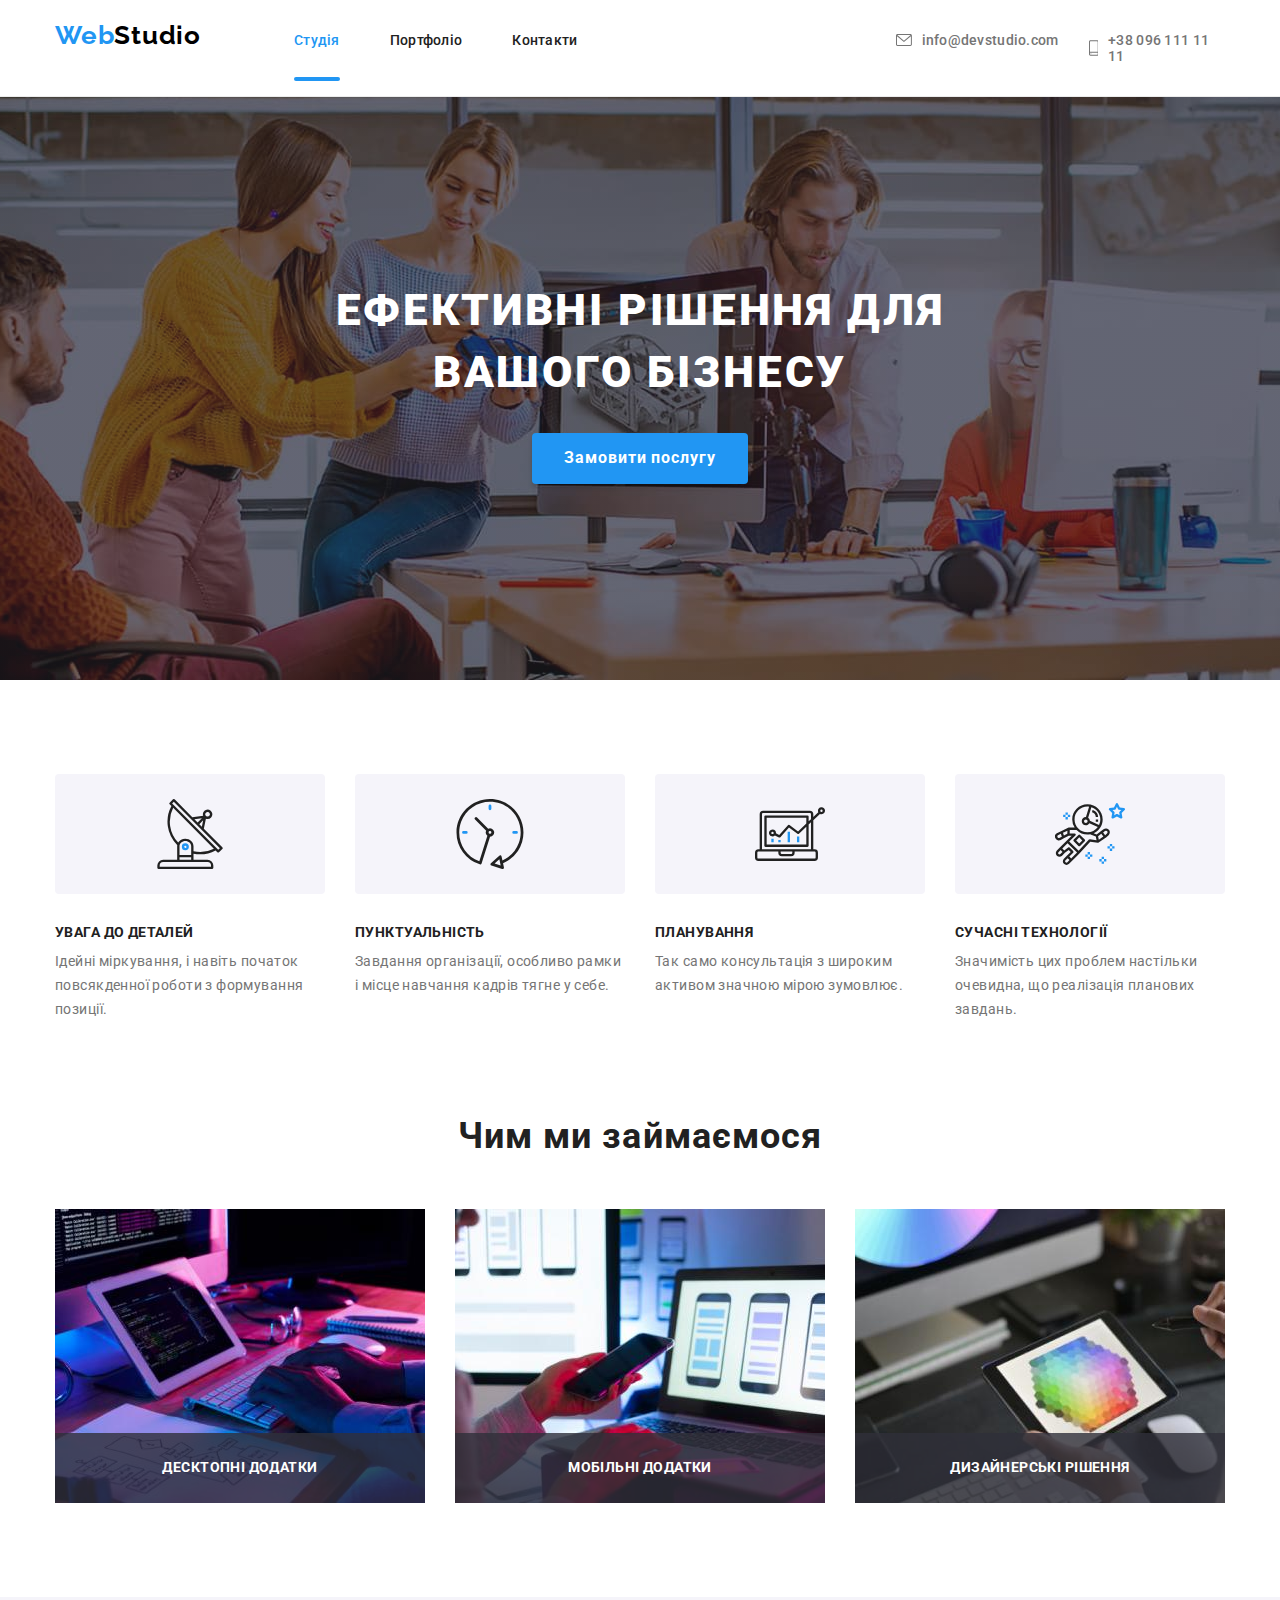
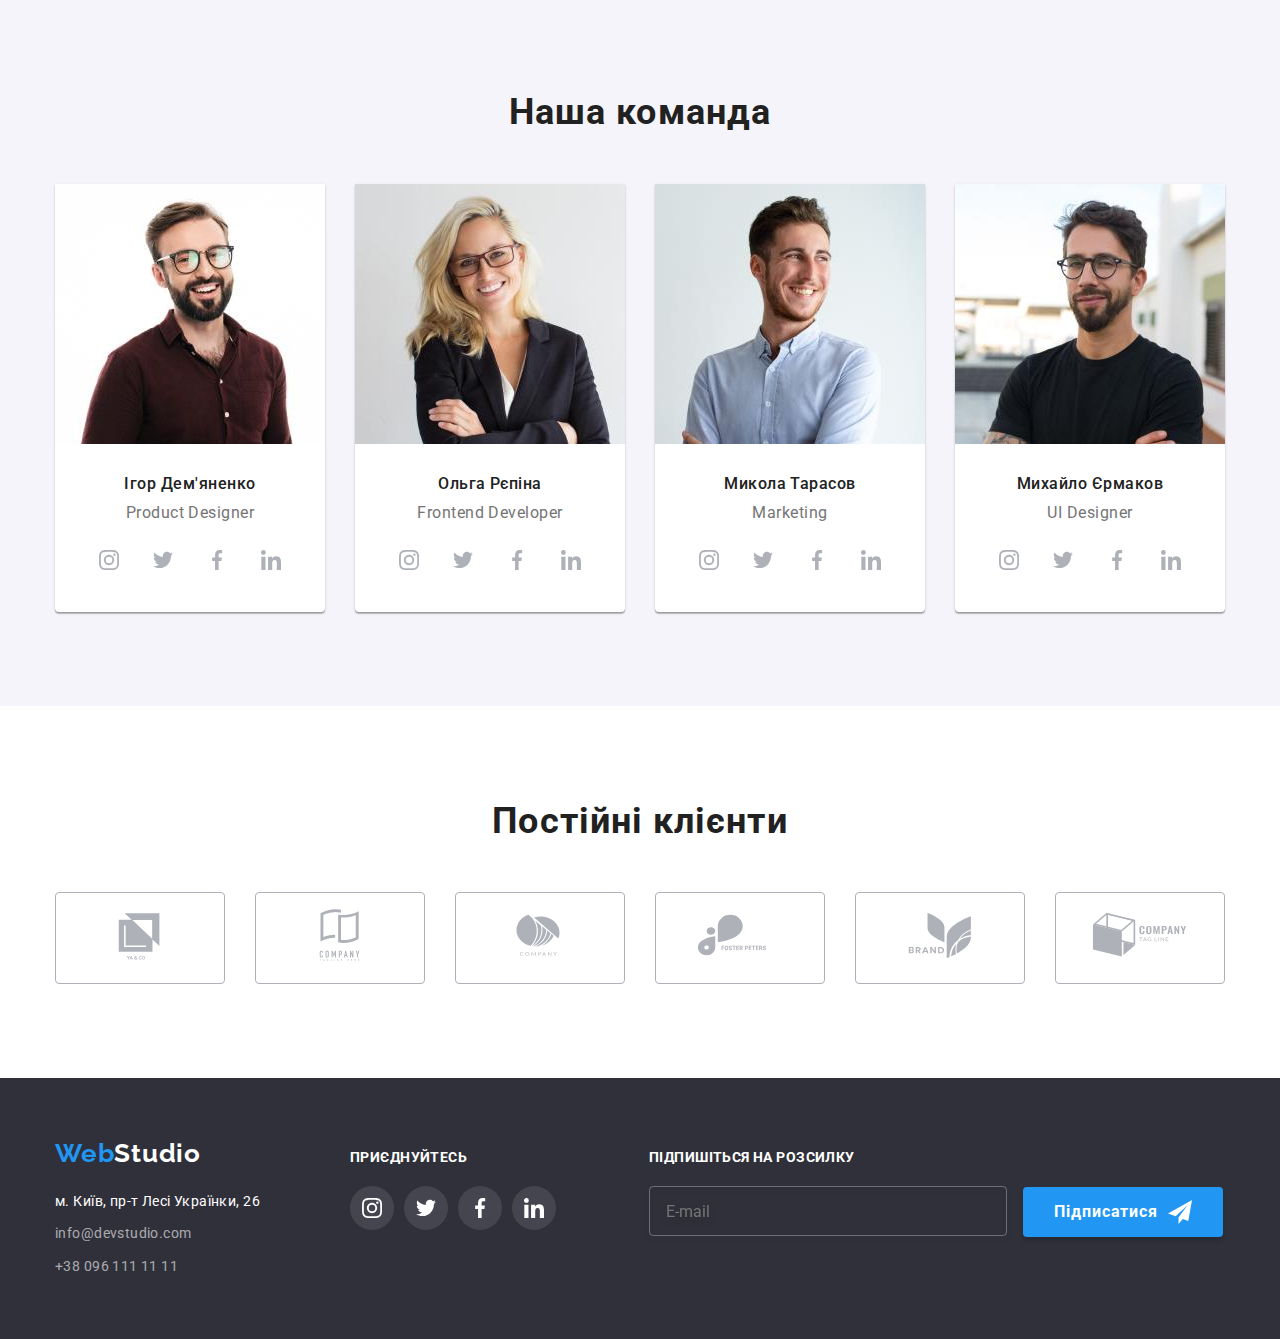
==== index.html @ 4a8df92d "footer BEM" ====
<!DOCTYPE html>
<html lang="uk">
  <head>
    <meta charset="UTF-8" />
    <meta http-equiv="X-UA-Compatible" content="IE=edge" />
    <meta name="viewport" content="width=device-width, initial-scale=1.0" />
    <title>Студія</title>
    <link
      rel="stylesheet"
      href="https://cdnjs.cloudflare.com/ajax/libs/modern-normalize/1.0.0/modern-normalize.min.css"
    />
    <link
      href="https://fonts.googleapis.com/css2?family=Raleway:wght@700&family=Roboto:wght@400;500;700;900&display=swap"
      rel="stylesheet"
    />
    <link rel="stylesheet" href="./css/styles.css" />
  </head>
  <body>
    <header class="page-header">
      <div class="container page-header__container">
        <a href="./index.html" lang="en" class="logo page-header__logo"
          ><span class="logo__name">Web</span>Studio</a
        >
        <nav class="nav">
          <ul class="nav__list">
            <li class="nav__item">
              <a href="./index.html" class="nav__link nav__link--current"
                >Студія</a
              >
            </li>
            <li class="nav__item">
              <a href="./portfolio.html" class="nav__link">Портфоліо</a>
            </li>
            <li class="nav__item">
              <a href="#" class="nav__link">Контакти</a>
            </li>
          </ul>
        </nav>
        <ul class="contacts-list">
          <li class="contacts-list__item">
            <a href="mailto:info@devstudio.com" class="contacts-list__link">
              <svg width="16" height="12">
                <use href="./images/icons.svg#icon-envelope"></use>
              </svg>
              info@devstudio.com</a
            >
          </li>
          <li class="contacts-list__item">
            <a href="tel:+380961111111" class="contacts-list__link"
              ><svg width="10" height="16">
                <use href="./images/icons.svg#icon-smartphone"></use>
              </svg>
              +38 096 111 11 11</a
            >
          </li>
        </ul>
      </div>
    </header>
    <main>
      <section class="section hero">
        <div>
          <h1 class="hero-title">Ефективні рішення для вашого бізнесу</h1>
          <button type="button" class="hero-button" data-modal-open>
            Замовити послугу
          </button>
          <div class="backdrop is-hidden" data-modal>
            <div class="modal">
              <button type="button" class="close-modal-btn" data-modal-close>
                <svg width="18" height="18" class="icon">
                  <use href="./images/icons.svg#icon-close-black"></use>
                </svg>
              </button>
              <form class="order-form">
                <span class="modal-title"
                  >Залиште свої дані, ми вам передзвонимо</span
                >
                <div role="group" class="form-item">
                  <label for="name" class="form-label">Ім'я</label>
                  <input class="form-input" type="text" name="name" id="name" />
                  <svg width="18" height="18" class="icon">
                    <use href="./images/icons.svg#icon-person-form"></use>
                  </svg>
                </div>
                <div role="group" class="form-item">
                  <label for="phone" class="form-label">Телефон</label>
                  <input class="form-input" type="tel" name="tel" id="phone" />
                  <svg width="18" height="18" class="icon">
                    <use href="./images/icons.svg#icon-phone-form"></use>
                  </svg>
                </div>
                <div role="group" class="form-item">
                  <label for="email" class="form-label">Пошта</label>
                  <input
                    class="form-input"
                    type="email"
                    name="email"
                    id="email"
                  />
                  <svg width="18" height="18" class="icon">
                    <use href="./images/icons.svg#icon-email-form"></use>
                  </svg>
                </div>
                <div role="group" class="form-item">
                  <label for="comments" class="form-label">Коментар</label>
                  <textarea
                    class="comments-input"
                    name="comments"
                    id="comments"
                    placeholder="Введіть текст"
                  ></textarea>
                </div>
                <div role="group" class="form-checkbox">
                  <label class="terms-title"
                    >Погоджуюся з розсилкою та приймаю
                    <input
                      class="terms-checkbox"
                      type="checkbox"
                      name="terms"
                    />
                    <svg width="16" height="15" class="icon-checkbox">
                      <use href="./images/icons.svg#icon-check"></use>
                    </svg>
                  </label>
                  <a href="#" class="terms-link">Умови договору</a>
                </div>
                <button type="submit" class="btn">Відправити</button>
              </form>
            </div>
          </div>
        </div>
      </section>
      <section class="section">
        <div class="container">
          <h2 class="benefits-title">Наші переваги</h2>
          <ul class="benefits-list">
            <li class="item">
              <div class="benefits-list block">
                <svg height="70" width="70">
                  <use href="./images/icons.svg#icon-antenna"></use>
                </svg>
              </div>
              <h3 class="title">Увага до деталей</h3>
              <p class="desc">
                Ідейні міркування, і навіть початок повсякденної роботи з
                формування позиції.
              </p>
            </li>
            <li class="item">
              <div class="benefits-list block">
                <svg height="70" width="70">
                  <use href="./images/icons.svg#icon-clock"></use>
                </svg>
              </div>
              <h3 class="title">Пунктуальність</h3>
              <p class="desc">
                Завдання організації, особливо рамки і місце навчання кадрів
                тягне у себе.
              </p>
            </li>
            <li class="item">
              <div class="benefits-list block">
                <svg height="70" width="70">
                  <use href="./images/icons.svg#icon-diagram"></use>
                </svg>
              </div>
              <h3 class="title">Планування</h3>
              <p class="desc">
                Так само консультація з широким активом значною мірою зумовлює.
              </p>
            </li>
            <li class="item">
              <div class="benefits-list block">
                <svg height="70" width="70">
                  <use href="./images/icons.svg#icon-astronaut"></use>
                </svg>
              </div>
              <h3 class="title">Сучасні технології</h3>
              <p class="desc">
                Значимість цих проблем настільки очевидна, що реалізація
                планових завдань.
              </p>
            </li>
          </ul>
        </div>
      </section>
      <section class="section services">
        <div class="container">
          <h2 class="services-title">Чим ми займаємося</h2>
          <ul class="services-list">
            <li class="item">
              <img
                src="./images/desktop.jpg"
                alt="Чоловічі кисті друкують на клавіатурі"
                width="370"
              />
              <div class="item-box"><p class="desc">Десктопні додатки</p></div>
            </li>
            <li class="item">
              <img
                src="./images/mobile.jpg"
                alt="Жіночі руки тримають мобільний телефон"
                width="370"
              />
              <div class="item-box"><p class="desc">Мобільні додатки</p></div>
            </li>
            <li class="item">
              <img
                src="./images/tablet.jpg"
                alt="Жіночі руки тримають планшет і працюють графічною ручкою по ньому"
                width="370"
              />
              <div class="item-box">
                <p class="desc">Дизайнерські рішення</p>
              </div>
            </li>
          </ul>
        </div>
      </section>
      <section class="section team">
        <div class="container">
          <h2 class="team-title">Наша команда</h2>
          <ul class="team-list">
            <li class="item">
              <div class="team-member">
                <img
                  src="./images/photo-1.jpg"
                  alt="Усміхнений чоловік в окулярах з бородою"
                  width="270"
                  class="member-pic"
                />
                <h3 class="title">Ігор Дем'яненко</h3>
                <p lang="en" class="desc">Product Designer</p>
                <ul class="socials-list">
                  <li class="socials-item">
                    <a href="#" class="links">
                      <svg class="icon" width="20" height="20">
                        <use href="./images/icons.svg#icon-instagram"></use>
                      </svg>
                    </a>
                  </li>
                  <li class="socials-item">
                    <a href="#" class="links">
                      <svg class="icon" width="20" height="20">
                        <use href="./images/icons.svg#icon-twitter"></use>
                      </svg>
                    </a>
                  </li>
                  <li class="socials-item">
                    <a href="#" class="links">
                      <svg class="icon" width="20" height="20">
                        <use href="./images/icons.svg#icon-facebook"></use>
                      </svg>
                    </a>
                  </li>
                  <li class="socials-item">
                    <a href="#" class="links">
                      <svg class="icon" width="20" height="20">
                        <use href="./images/icons.svg#icon-linkedin"></use>
                      </svg>
                    </a>
                  </li>
                </ul>
              </div>
            </li>
            <li class="item">
              <div class="team-member">
                <img
                  src="./images/photo-2.jpg"
                  alt="Усміхнена білява дівчина в окулярах"
                  width="270"
                  class="member-pic"
                />
                <h3 class="title">Ольга Рєпіна</h3>
                <p lang="en" class="desc">Frontend Developer</p>
                <ul class="socials-list">
                  <li class="socials-item">
                    <a href="#" class="links">
                      <svg class="icon" width="20" height="20">
                        <use href="./images/icons.svg#icon-instagram"></use>
                      </svg>
                    </a>
                  </li>
                  <li class="socials-item">
                    <a href="#" class="links">
                      <svg class="icon" width="20" height="20">
                        <use href="./images/icons.svg#icon-twitter"></use>
                      </svg>
                    </a>
                  </li>
                  <li class="socials-item">
                    <a href="#" class="links">
                      <svg class="icon" width="20" height="20">
                        <use href="./images/icons.svg#icon-facebook"></use>
                      </svg>
                    </a>
                  </li>
                  <li class="socials-item">
                    <a href="#" class="links">
                      <svg class="icon" width="20" height="20">
                        <use href="./images/icons.svg#icon-linkedin"></use>
                      </svg>
                    </a>
                  </li>
                </ul>
              </div>
            </li>
            <li class="item">
              <div class="team-member">
                <img
                  src="./images/photo-3.jpg"
                  alt="Усміхнений чоловік з легкою небритістю"
                  width="270"
                  class="member-pic"
                />
                <h3 class="title">Микола Тарасов</h3>
                <p lang="en" class="desc">Marketing</p>
                <ul class="socials-list">
                  <li class="socials-item">
                    <a href="#" class="links">
                      <svg class="icon" width="20" height="20">
                        <use href="./images/icons.svg#icon-instagram"></use>
                      </svg>
                    </a>
                  </li>
                  <li class="socials-item">
                    <a href="#" class="links">
                      <svg class="icon" width="20" height="20">
                        <use href="./images/icons.svg#icon-twitter"></use>
                      </svg>
                    </a>
                  </li>
                  <li class="socials-item">
                    <a href="#" class="links">
                      <svg class="icon" width="20" height="20">
                        <use href="./images/icons.svg#icon-facebook"></use>
                      </svg>
                    </a>
                  </li>
                  <li class="socials-item">
                    <a href="#" class="links">
                      <svg class="icon" width="20" height="20">
                        <use href="./images/icons.svg#icon-linkedin"></use>
                      </svg>
                    </a>
                  </li>
                </ul>
              </div>
            </li>
            <li class="item">
              <div class="team-member">
                <img
                  src="./images/photo-4.jpg"
                  alt="Усміхнений чоловік в окулярах з бородою"
                  width="270"
                  class="member-pic"
                />
                <h3 class="title">Михайло Єрмаков</h3>
                <p lang="en" class="desc">UI Designer</p>
                <ul class="socials-list">
                  <li class="socials-item">
                    <a href="#" class="links">
                      <svg class="icon" width="20" height="20">
                        <use href="./images/icons.svg#icon-instagram"></use>
                      </svg>
                    </a>
                  </li>
                  <li class="socials-item">
                    <a href="#" class="links">
                      <svg class="icon" width="20" height="20">
                        <use href="./images/icons.svg#icon-twitter"></use>
                      </svg>
                    </a>
                  </li>
                  <li class="socials-item">
                    <a href="#" class="links">
                      <svg class="icon" width="20" height="20">
                        <use href="./images/icons.svg#icon-facebook"></use>
                      </svg>
                    </a>
                  </li>
                  <li class="socials-item">
                    <a href="#" class="links">
                      <svg class="icon" width="20" height="20">
                        <use href="./images/icons.svg#icon-linkedin"></use>
                      </svg>
                    </a>
                  </li>
                </ul>
              </div>
            </li>
          </ul>
        </div>
      </section>
      <section class="section clients">
        <h2 class="clients title">Постійні клієнти</h2>
        <ul class="clients-list">
          <li class="item">
            <a class="clients-link" href="#">
              <div>
                <svg width="106" height="60">
                  <use href="./images/icons.svg#icon-logo1"></use>
                </svg>
              </div>
            </a>
          </li>
          <li class="item">
            <a class="clients-link" href="#">
              <div>
                <svg width="106" height="60">
                  <use href="./images/icons.svg#icon-logo2"></use>
                </svg>
              </div>
            </a>
          </li>
          <li class="item">
            <a class="clients-link" href="#">
              <div>
                <svg width="106" height="60">
                  <use href="./images/icons.svg#icon-logo3"></use>
                </svg>
              </div>
            </a>
          </li>
          <li class="item">
            <a class="clients-link" href="#">
              <div>
                <svg width="106" height="60">
                  <use href="./images/icons.svg#icon-logo4"></use>
                </svg>
              </div>
            </a>
          </li>
          <li class="item">
            <a class="clients-link" href="#">
              <div>
                <svg width="106" height="60">
                  <use href="./images/icons.svg#icon-logo5"></use>
                </svg>
              </div>
            </a>
          </li>
          <li class="item">
            <a class="clients-link" href="#">
              <div>
                <svg width="106" height="60">
                  <use href="./images/icons.svg#icon-logo6"></use>
                </svg></div
            ></a>
          </li>
        </ul>
      </section>
    </main>
    <footer class="page-footer">
      <div class="container page-footer__container">
        <div class="page-footer__item">
          <a href="./index.html" lang="en" class="logo page-footer__logo"
            ><span class="logo__name">Web</span
            ><span class="logo__word logo__word--white">Studio</span></a
          >
          <address class="address">
            <ul class="address__list">
              <li class="address__item">
                <a
                  href="https://goo.gl/maps/CPtrU1FHBa2aNyZL9"
                  target="_blank"
                  rel="noopener noreferrer nofollow"
                  class="address__link"
                  >м. Київ, пр-т Лесі Українки, 26</a
                >
              </li>
              <li class="address__item">
                <a href="mailto:info@devstudio.com" class="address__link page-footer__contacts-link"
                  >info@devstudio.com</a
                >
              </li>
              <li class="address__item">
                <a href="tel:+380961111111" class="address__link page-footer__contacts-link"
                  >+38 096 111 11 11</a
                >
              </li>
            </ul>
          </address>
        </div>
        <div class="page-footer__item studio-socials ">
          <span class="page-footer__sub-title">Приєднуйтесь</span>
          <ul class="socials-list">
            <li class="item">
              <a href="#" class="links">
                <svg class="icon" width="20" height="20">
                  <use href="./images/icons.svg#icon-instagram"></use>
                </svg>
              </a>
            </li>
            <li class="item">
              <a href="#" class="links">
                <svg class="icon" width="20" height="20">
                  <use href="./images/icons.svg#icon-twitter"></use>
                </svg>
              </a>
            </li>
            <li class="item">
              <a href="#" class="links">
                <svg class="icon" width="20" height="20">
                  <use href="./images/icons.svg#icon-facebook"></use>
                </svg>
              </a>
            </li>
            <li class="item">
              <a href="#" class="links">
                <svg class="icon" width="20" height="20">
                  <use href="./images/icons.svg#icon-linkedin"></use>
                </svg>
              </a>
            </li>
          </ul>
        </div>
        <div class="page-footer__item item">
          <span class="page-footer__sub-title">Підпишіться на розсилку</span>
          <form class="email-subscribe">
            <label for="email-subscribe" class="email-subscribe__label" lang="en"
              >Email subscribe</label
            >
            <input
              type="email"
              name="email-sub"
              id="email-subscribe"
              class="email-subscribe__input"
              lang="en"
              placeholder="E-mail"
            />
            <button type="submit" class="email-subscribe__button">
              Підписатися
              <svg class="email-subscribe__icon" width="24" height="24">
                <use href="./images/icons.svg#icon-emailsubscribe"></use>
              </svg>
            </button>
          </form>
        </div>
      </div>
    </footer>
    <script src="./js/modal.js"></script>
  </body>
</html>
---- css/styles.css ----
/* ---------- Common rules -----------*/
:root {
  --focus-hover-collor: #2196f3;
  --icons-color: #afb1b8;
  --icons-focus-collor: #ffffff;
}
body {
  background-color: #fff;
  color: #212121;
  font-family: "Roboto", "Raleway", sans-serif;
  margin-left: auto;
  margin-right: auto;
}
h1,
h2,
h3,
h4,
h5,
h6,
p,
ul {
  margin: 0;
  padding: 0;
}
.section {
  padding-top: 94px;
  padding-bottom: 94px;
}
.container {
  width: 1200px;
  padding: 0 15px;
  margin-left: auto;
  margin-right: auto;
}
/* .link {
  text-decoration: none;
  font-weight: 500;
  font-size: 14px;
  line-height: 1.15;
  letter-spacing: 0.02em;
} */

.nav__list,
.contacts-list,
.benefits-list,
.services-list,
.team-list,
.footer-list,
.example-list,
.filter-list,
.address__list,
.clients-list,
.socials-list {
  list-style-type: none;
}
img {
  display: block;

  max-width: 100%;
  height: auto;
}
.logo {
  color: #000000;
  font-family: "Raleway";
  font-weight: 700;
  font-size: 26px;
  line-height: 1.2;
  letter-spacing: 0.03em;
  text-decoration: none;
}

/* -------------- Header --------------- */
.page-header {
  position: fixed;
  background-color: #fff;
  width: 100%;
  top: 0;
  z-index: 100;

  border-bottom: 1px solid #ececec;
}
.page-header__container {
  display: flex;
  justify-content: center;
}

.page-header__logo {
  margin-right: 93px;
  padding-top: 20px;
  padding-bottom: 20px;
}

.logo__name {
  color: #2196f3;
}

.nav__list {
  display: flex;
  margin-right: 318px;
}
.nav__item:not(:last-child) {
  margin-right: 50px;
}
.nav__link {
  text-decoration: none;
  font-weight: 500;
  font-size: 14px;
  line-height: 1.15;
  letter-spacing: 0.02em;

  display: inline-block;

  padding-top: 32px;
  padding-bottom: 32px;

  color: #212121;
  transition-property: color;
  transition-duration: 250ms;
  transition-timing-function: cubic-bezier(0.4, 0, 0.2, 1);
}
.nav__link--current {
  position: relative;
  color: #2196f3;
}
.nav__link--current::after {
  display: block;
  position: absolute;
  content: "";
  top: 77px;
  width: 100%;
  height: 4px;

  background-color: var(--focus-hover-collor);
  border-radius: 2px;
}
.nav__link:hover,
.nav__link:focus {
  color: #2196f3;
  transform: color;
}
.contacts-list__link {
  text-decoration: none;
  font-weight: 500;
  font-size: 14px;
  line-height: 1.15;
  letter-spacing: 0.02em;

  color: #757575;

  transition-property: color, fill;
  transition-duration: 250ms;
  transition-timing-function: cubic-bezier(0.4, 0, 0.2, 1);
}
.contacts-list__link:hover,
.contacts-list__link:focus {
  color: var(--focus-hover-collor);
  fill: var(--focus-hover-collor);

  transform: color, fill;
}
.contacts-list {
  display: flex;
}

.contacts-list__item:not(:last-child) {
  margin-right: 30px;
}
.contacts-list__link {
  display: inline-block;

  padding-top: 32px;
  padding-bottom: 32px;

  display: flex;
  align-items: center;
  fill: #757575;
  gap: 10px;
}

/* -------------- Hero section------------ */

.section.hero {
  max-width: 1600px;
  height: 600px;
  margin-left: auto;
  margin-right: auto;
  padding-top: 200px;
  padding-bottom: 200px;
  margin-top: 80px;

  background-image: linear-gradient(
      to right,
      rgba(47, 48, 58, 0.4),
      rgba(47, 48, 58, 0.4)
    ),
    url(../images/hero-overlay.jpg);
  background-repeat: no-repeat;
  background-position: center;
  background-size: cover;
  background-color: #c4c4c4;

  color: #fff;
  text-align: center;
}
.hero-title {
  margin-left: auto;
  margin-right: auto;
  max-width: 696px;

  text-transform: uppercase;
  font-weight: 900;
  font-size: 44px;
  line-height: 1.4;
  letter-spacing: 0.06em;
  margin-bottom: 30px;
}
.hero-button {
  padding: 10px 32px 10px 32px;

  background-color: #2196f3;
  color: #fff;
  box-shadow: 0px 4px 4px rgba(0, 0, 0, 0.15);
  border-radius: 4px;
  border: 0;
  cursor: pointer;

  font-family: "Roboto";
  font-weight: 700;
  font-size: 16px;
  line-height: 1.9;
  letter-spacing: 0.06em;
  text-align: center;
}
.backdrop {
  position: fixed;
  top: 0;
  left: 0;
  width: 100%;
  height: 100%;
  background-color: rgba(0, 0, 0, 0.2);
  z-index: 200;

  transition: opacity 250ms cubic-bezier(0.4, 0, 0.2, 1),
    visibility 250ms cubic-bezier(0.4, 0, 0.2, 1);
}
.backdrop.is-hidden {
  visibility: 0;
  opacity: 0;
  pointer-events: none;
}

.modal {
  position: fixed;
  width: 528px;
  height: 581px;
  top: 50%;
  left: 50%;
  transform: translate(-50%, -50%);
  overflow-y: auto;
  padding: 40px 40px;

  color: #212121;
  background: #ffffff;

  box-shadow: 0px 1px 3px rgba(0, 0, 0, 0.12), 0px 1px 1px rgba(0, 0, 0, 0.14),
    0px 2px 1px rgba(0, 0, 0, 0.2);
  border-radius: 4px;
}

.close-modal-btn {
  position: absolute;
  display: inline-flex;
  width: 30px;
  height: 30px;
  top: 8px;
  right: 8px;
  justify-content: center;
  align-items: center;
  cursor: pointer;

  background: #ffffff;
  border: 1px solid rgba(0, 0, 0, 0.1);
  border-radius: 50%;
  outline: 0;
}
.close-modal-btn .icon {
  fill: #000000;
  transition: fill 250ms cubic-bezier(0.4, 0, 0.2, 1);
}
.close-modal-btn:focus > .icon,
.close-modal-btn:hover > .icon {
  fill: #2196f3;
  transform: fill;
}
.modal-title {
  display: inline-block;
  margin-bottom: 12px;

  font-weight: 700;
  font-size: 20px;
  line-height: 1.15;
  letter-spacing: 0.03em;

  color: #212121;
}
.order-form .form-label {
  display: block;
  margin-bottom: 4px;

  font-weight: 400;
  font-size: 12px;
  line-height: 1.16;
  letter-spacing: 0.01em;
  text-align: start;

  color: #757575;
}
.order-form .form-input {
  display: block;
  margin-bottom: 10px;
  width: 100%;
  height: 40px;
  padding: 12px 42px;

  border: 1px solid rgba(33, 33, 33, 0.2);
  border-radius: 4px;
  outline: 0;

  transition: border 250ms cubic-bezier(0.4, 0, 0.2, 1);
}
.order-form .comments-input {
  display: block;
  width: 100%;
  height: 120px;
  margin-bottom: 20px;
  padding: 12px 16px;

  border: 1px solid rgba(33, 33, 33, 0.2);
  border-radius: 4px;
  outline: 0;

  resize: none;

  transition: border 250ms cubic-bezier(0.4, 0, 0.2, 1);
}
.order-form .comments-input::placeholder {
  font-weight: 400;
  font-size: 12px;
  line-height: 1, 66;
  letter-spacing: 0.01em;

  color: rgba(117, 117, 117, 0.5);
}
.order-form .btn {
  display: inline-block;
  width: 200px;
  height: 50px;
  align-items: center;
  cursor: pointer;
  padding: 0;

  background: #2196f3;
  color: #fff;

  border: 0;
  box-shadow: 0px 4px 4px rgba(0, 0, 0, 0.15);
  border-radius: 4px;

  font-weight: 700;
  font-size: 1.875;
  line-height: 30px;
  text-align: center;
  letter-spacing: 0.06em;
}
.order-form .form-item {
  position: relative;
}

.order-form .icon {
  position: absolute;
  top: 75%;
  left: 12px;
  transform: translateY(-75%);

  fill: currentColor;
  transition: fill 250ms cubic-bezier(0.4, 0, 0.2, 1);
}
.form-input:focus {
  border: 1px solid rgba(33, 150, 243, 1);
  transform: border;
}
.form-input:focus + .icon {
  fill: rgba(33, 150, 243, 1);
  transform: fill;
}

.comments-input:focus {
  border: 1px solid rgba(33, 150, 243, 1);
  transform: border;
}
.terms-checkbox {
  position: absolute;
  width: 1px;
  height: 1px;
  margin: -1px;
  border: 0;
  padding: 0;
  clip: rect(0 0 0 0);
  overflow: hidden;
}
.terms-title {
  font-weight: 400;
  font-size: 14px;
  line-height: 1.71;
  letter-spacing: 0.03em;

  color: #757575;
}
.terms-link {
  font-weight: 400;
  font-size: 14px;
  line-height: 1.71;
  letter-spacing: 0.03em;

  color: #2196f3;
}
.form-checkbox {
  position: relative;
  margin-left: auto;
  margin-right: auto;
  text-align: center;
  padding-left: 8px;
  margin-bottom: 30px;
}
.icon-checkbox {
  position: absolute;
  display: inline-flex;
  top: 50%;
  left: 12px;
  transform: translateY(-50%);
  justify-content: center;
  align-items: center;

  fill: #fff;
  background-color: #fff;

  border: 2px solid #212121;
  border-radius: 2px;

  transition: background-color 250ms cubic-bezier(0.4, 0, 0.2, 1),
    border-color 250ms cubic-bezier(0.4, 0, 0.2, 1);
}
.terms-checkbox:checked + .icon-checkbox {
  background-color: var(--focus-hover-collor);
  background-origin: border-box;
  border: none;
  transform: background-color;
}
.terms-checkbox:focus + .icon-checkbox {
  background-origin: border-box;
  border-color: #2196f3;
}

/* ------------- Benefits section --------- */

.benefits-title {
  position: absolute;
  width: 1px;
  height: 1px;
  margin: -1px;
  border: 0;
  padding: 0;
  clip: rect(0 0 0 0);
  overflow: hidden;
}
.benefits-list {
  display: flex;
}
.benefits-list .item {
  max-width: 270px;
}
.benefits-list .title {
  margin-bottom: 10px;

  font-size: 14px;
  line-height: 1.15;
  letter-spacing: 0.03em;
  text-transform: uppercase;
}
.benefits-list .desc {
  font-size: 14px;
  line-height: 1.7;
  letter-spacing: 0.03em;
  color: #757575;
}
.benefits-list .item:not(:last-child) {
  margin-right: 30px;
}
.benefits-list .block {
  display: flex;
  height: 120px;
  margin-bottom: 30px;
  border-radius: 4px;
  justify-content: center;
  align-items: center;

  background-color: #f5f4fa;
}

/* ------------- Services section ----------- */

.section.services {
  padding-top: 0px;
}
.services-title,
.team-title {
  margin-bottom: 50px;

  font-size: 36px;
  line-height: 1.2;
  letter-spacing: 0.03em;
  text-align: center;
}
.services-list {
  display: flex;
  justify-content: space-between;
}
.services-list .item:not(:last-child) {
  margin-right: 30px;
}
.services-list .item {
  position: relative;
}
.services-list .item-box {
  display: flex;
  position: absolute;
  width: 370px;
  height: 70px;
  bottom: 0;

  background-color: rgba(47, 48, 58, 0.8);
}
.services-list .desc {
  margin: auto;

  color: var(--icons-focus-collor);

  text-transform: uppercase;
  font-weight: 700;
  font-size: 14px;
  line-height: 1.14;
  letter-spacing: 0.03em;
}

/* ------------- Team section ----------- */

.section.team {
  background-color: #f5f4fa;
}

.team-list {
  display: flex;
}
.team-member {
  padding-bottom: 30px;

  background-color: #fff;
  box-shadow: 0px 1px 3px rgba(0, 0, 0, 0.12), 0px 1px 1px rgba(0, 0, 0, 0.14),
    0px 2px 1px rgba(0, 0, 0, 0.2);
  border-radius: 0px 0px 4px 4px;

  text-align: center;
}
.team-list .item:not(:last-child) {
  margin-right: 30px;
}
.team-member .title {
  margin-bottom: 10px;

  font-weight: 500;
  font-size: 16px;
  line-height: 1.2;
  letter-spacing: 0.03em;
}
.team-member .desc {
  margin-bottom: 16px;

  font-size: 16px;
  line-height: 1.2;
  letter-spacing: 0.03em;
  color: #757575;
}
.member-pic {
  margin-bottom: 30px;
}
.team-member .socials-list {
  display: flex;
  margin-left: auto;
  margin-right: auto;
  width: 206px;
  gap: 10px;
}
.socials-list .links {
  display: inline-flex;
  width: 44px;
  height: 44px;
  border-radius: 50%;

  justify-content: center;
  align-items: center;

  background-color: #fff;
  fill: var(--icons-color);
  transition-property: fill, background-color;
  transition-duration: 250ms;
  transition-timing-function: cubic-bezier(0.4, 0, 0.2, 1);
}

.socials-list .links:hover,
.socials-list .links:focus {
  fill: var(--icons-focus-collor);
  background-color: var(--focus-hover-collor);

  transform: fill, background-color;
}
/* ------------- Clients section ----------- */
.section.clients {
  padding-top: 94px;
  padding-bottom: 94px;
  text-align: center;
}
.clients.title {
  margin-bottom: 50px;

  font-size: 36px;
  line-height: 1.17;
  letter-spacing: 0.03em;
}
.clients-list {
  display: flex;
  gap: 30px;
  justify-content: center;
}
.clients-link {
  display: flex;
  width: 170px;
  height: 92px;
  justify-content: center;
  align-items: center;
  border-radius: 4px;

  fill: var(--icons-color);
  border: 1px solid var(--icons-color);
  transition-property: border, fill;
  transition-duration: 250ms;
  transition-timing-function: cubic-bezier(0.4, 0, 0.2, 1);
}
.clients-link:hover,
.clients-link:focus {
  border: 1px solid var(--focus-hover-collor);
  fill: var(--focus-hover-collor);

  transform: border, fill;
}

/* ------------- Footer section ----------- */

.logo__word--white {
  color: #fff;
}
.page-footer__logo {
  display: inline-block;
  margin-bottom: 20px;
}

.page-footer {
  padding-top: 60px;
  padding-bottom: 60px;
  text-decoration: none;
  background-color: #2f303a;
}
.page-footer__container {
  display: flex;
  align-items: baseline;
}
.page-footer__item:nth-child(1) {
  margin-right: 90px;
}
.page-footer__item:nth-child(2) {
  margin-right: 93px;
}
.address__item:not(:last-child) {
  margin-bottom: 9px;
}
.address__link {
  text-decoration: none;
  color: #fff;

  font-style: normal;
  font-weight: 400;
  font-size: 14px;
  line-height: 1.7;
  letter-spacing: 0.03em;

  transition-property: color;
  transition-duration: 250ms;
  transition-timing-function: cubic-bezier(0.4, 0, 0.2, 1);
}
.address__link:hover,
.address__link:focus {
  color: #2196f3;
  transform: color;
}
.page-footer__contacts-link {
  color: rgba(255, 255, 255, 0.6);

  font-style: normal;
  font-weight: 400;
  font-size: 14px;
  line-height: 1.7;
  letter-spacing: 0.03em;

  transition-property: color;
  transition-duration: 250ms;
  transition-timing-function: cubic-bezier(0.4, 0, 0.2, 1);
}

.page-footer__sub-title {
  display: inline-block;
  margin-bottom: 20px;

  font-weight: 700;
  font-size: 14px;
  line-height: 1.14;
  letter-spacing: 0.03em;
  text-transform: uppercase;

  color: #fff;
}
.studio-socials .socials-list {
  display: flex;
  gap: 10px;
}
.studio-socials .links {
  display: inline-flex;
  justify-content: center;
  align-items: center;

  width: 44px;
  height: 44px;
  border-radius: 50%;

  background: rgba(255, 255, 255, 0.1);
}

.studio-socials .icon {
  fill: #fff;
}

.email-subscribe__label {
  position: absolute;
  width: 1px;
  height: 1px;
  margin: -1px;
  border: 0;
  padding: 0;
  clip: rect(0 0 0 0);
  overflow: hidden;
}
.email-subscribe__input {
  width: 358px;
  height: 50px;
  padding: 15px 16px;

  background-color: transparent;
  color: #fff;

  border: 1px solid rgba(255, 255, 255, 0.3);
  filter: drop-shadow(0px 4px 4px rgba(0, 0, 0, 0.15));
  border-radius: 4px;
  outline: 0;

  transition: border 250ms cubic-bezier(0.4, 0, 0.2, 1);
}
.email-subscribe .email-subscribe__input:hover,
.email-subscribe .email-subscribe__input:focus {
  border: 1px solid rgba(33, 150, 243, 1);
  transform: border;
}
.email-subscribe__button {
  display: inline-flex;

  padding: 0;
  width: 200px;
  height: 50px;
  justify-content: center;
  align-items: center;
  margin-left: 12px;

  background: #2196f3;
  box-shadow: 0px 4px 4px rgba(0, 0, 0, 0.15);
  border-radius: 4px;
  border: 0;

  font-weight: 700;
  font-size: 16px;
  line-height: 1.875;
  letter-spacing: 0.06em;
  color: #fff;
  cursor: pointer;
}
.email-subscribe__icon {
  margin-left: 10px;
}

/* ------------- Portfolio section ----------- */
.section.portfolio {
  margin-top: 80px;
}
.portfolio-title {
  position: absolute;
  width: 1px;
  height: 1px;
  margin: -1px;
  border: 0;
  padding: 0;
  clip: rect(0 0 0 0);
  overflow: hidden;
}
.filter-list {
  display: flex;
  margin-bottom: 50px;
  justify-content: center;
}
.filter-list .button {
  padding: 6px 25px;

  background-color: #f5f4fa;

  border-radius: 4px;
  border: 0;
  cursor: pointer;

  font-weight: 500;
  font-size: 16px;
  line-height: 1.6;
  text-align: center;
  letter-spacing: 0.03em;

  transition-property: color, background-color, box-shadow;
  transition-duration: 250ms;
  transition-timing-function: cubic-bezier(0.4, 0, 0.2, 1);
}
.filter-list .button:hover,
.filter-list .button:focus {
  background-color: #2196f3;
  color: #fff;
  box-shadow: 0px 3px 1px rgba(0, 0, 0, 0.1), 0px 1px 2px rgba(0, 0, 0, 0.08),
    0px 2px 2px rgba(0, 0, 0, 0.12);

  transform: color, box-shadow, background-color;
}
.filter-list .item:not(:last-child) {
  margin-right: 8px;
}
.example-list {
  display: flex;
  flex-wrap: wrap;
  cursor: pointer;
}
.example-list .title {
  margin-bottom: 4px;
  font-size: 18px;
  line-height: 2;
  letter-spacing: 0.06em;
}
.example-list .desc {
  font-size: 16px;
  line-height: 1.8;
  letter-spacing: 0.03em;
  color: #757575;
}
.example-list .item:nth-child(3n + 1) {
  margin-right: 30px;
}
.example-list .item:nth-child(3n + 2) {
  margin-right: 30px;
}
.example-list .item:nth-child(3n) {
  margin-right: 0px;
}
.example-list .item {
  position: relative;
  margin-bottom: 30px;

  transition-property: box-shadow;
  transition-duration: 250ms;
  transition-timing-function: cubic-bezier(0.4, 0, 0.2, 1);
}
.example-list .item:nth-last-child(-n + 3) {
  margin-bottom: 0px;
}
.example-list .block {
  position: relative;
  overflow: hidden;
}
.overlay {
  position: absolute;
  z-index: 30;
  height: 294px;
  width: 100%;
  top: 0;
  left: 0;
  padding-top: 63px;
  padding-bottom: 63px;

  background-color: rgba(33, 150, 243, 0.9);
  color: #fff;

  transform: translateY(101%);
  transition-property: transform;
  transition-duration: 250ms;
  transition-timing-function: cubic-bezier(0.4, 0, 0.2, 1);
}
.example-list .overlay-disc {
  margin-left: auto;
  margin-right: auto;
  width: 322px;

  font-weight: 400;
  font-size: 18px;
  line-height: 1.55;
  letter-spacing: 0.03em;
}
.example-list .item:hover .overlay {
  transform: translateY(0);
}
.example-list .subject {
  padding: 20px 24px;
  border-bottom: 1px solid #eeeeee;
  border-left: 1px solid #eeeeee;
  border-right: 1px solid #eeeeee;
}
.example-list .item:hover,
.example-list .item:focus {
  box-shadow: 0px 1px 1px rgba(0, 0, 0, 0.12), 0px 4px 4px rgba(0, 0, 0, 0.06),
    1px 4px 6px rgba(0, 0, 0, 0.16);

  transform: box-shadow;
}
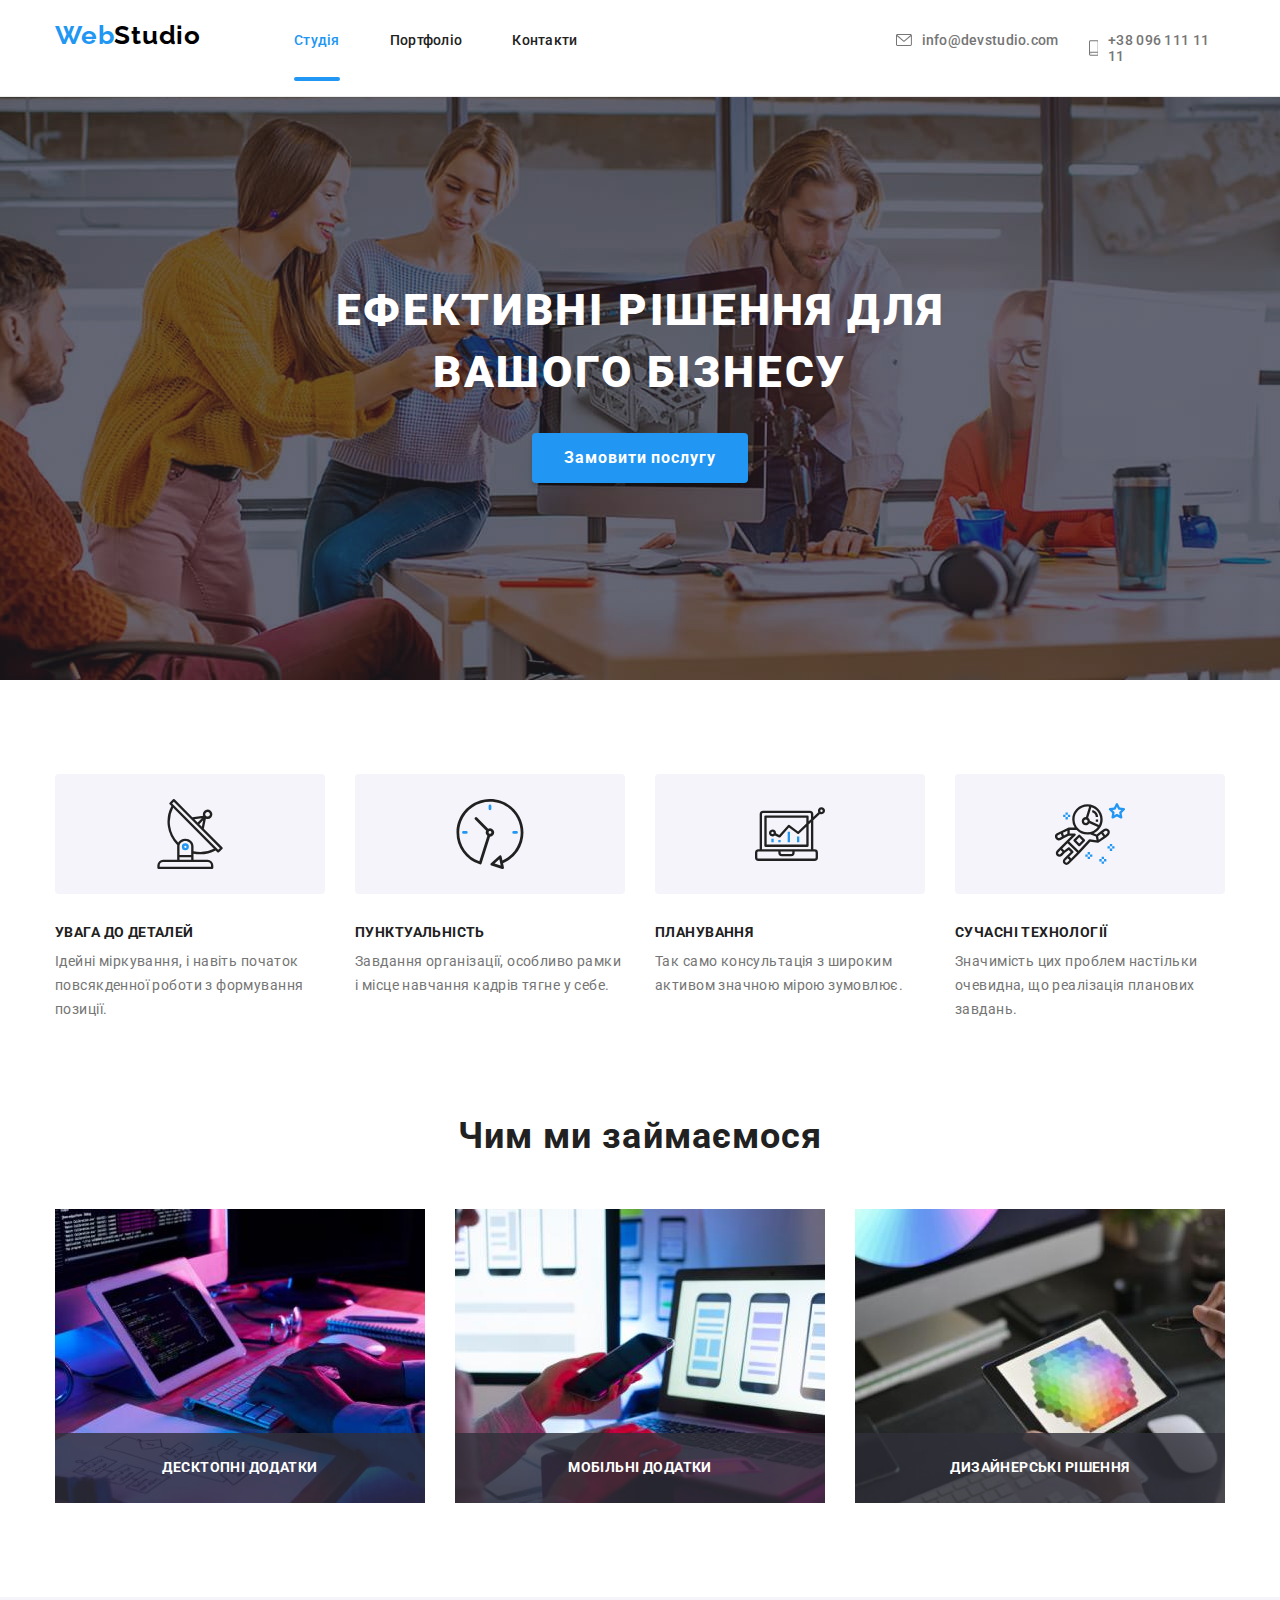
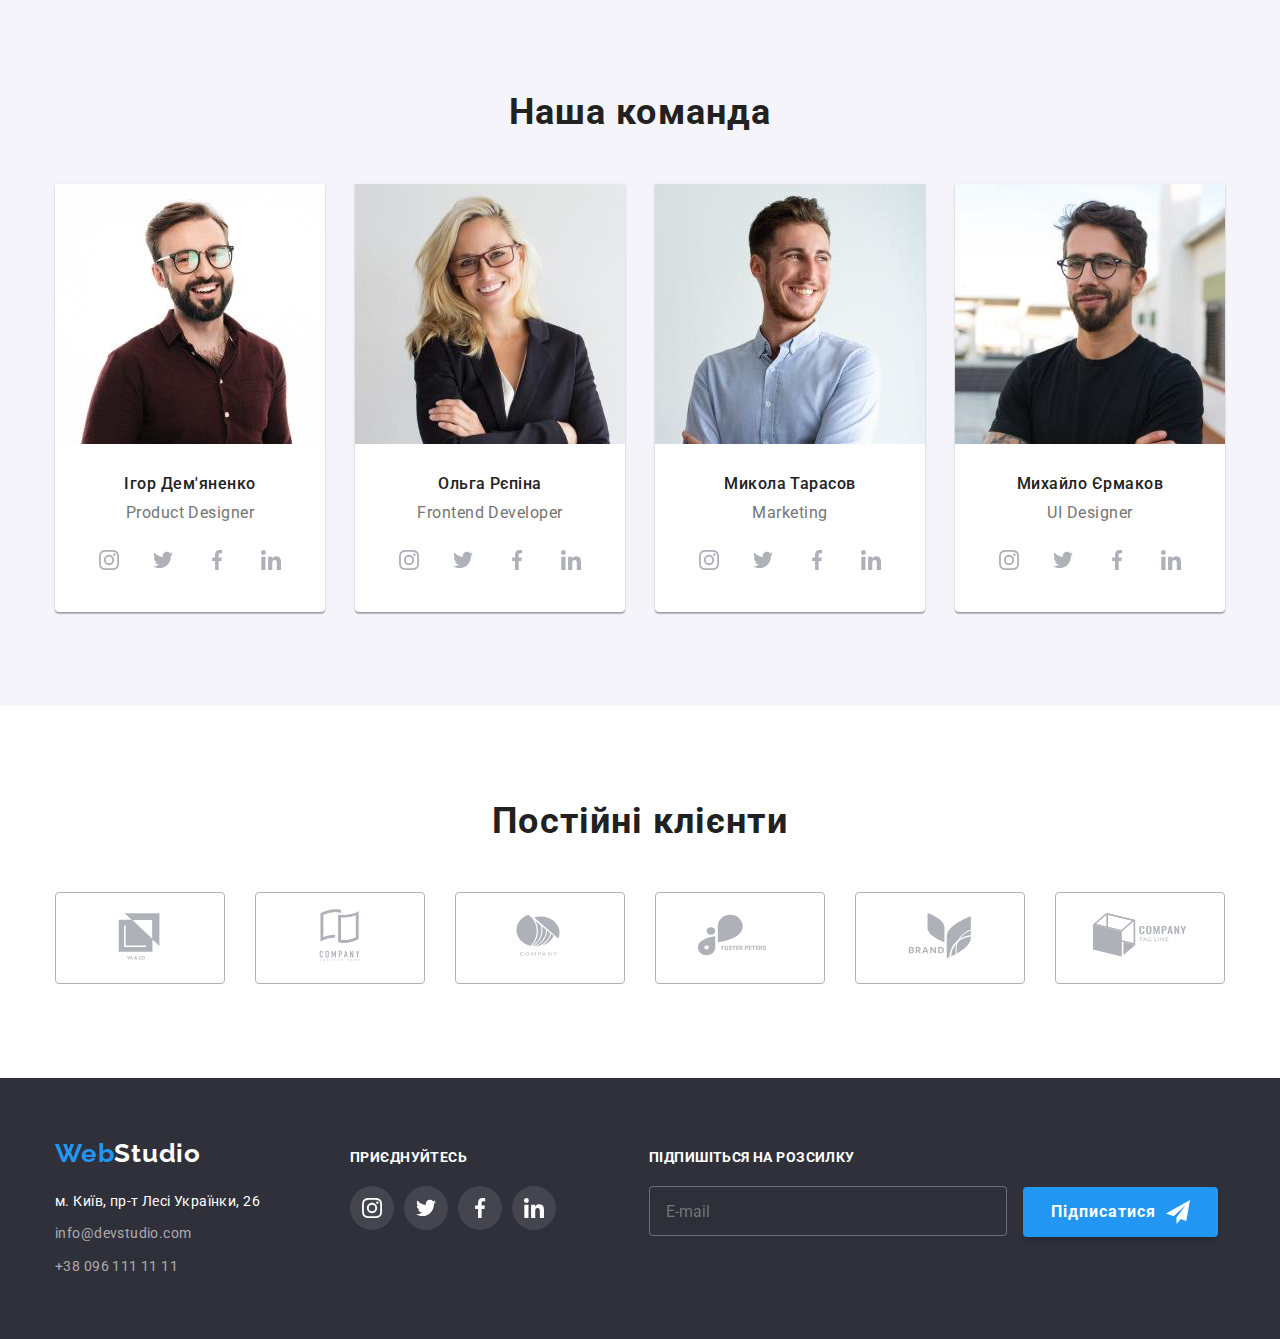
==== commit 97a4ca20: "hero section BEM" ====
--- a/index.html
+++ b/index.html
@@ -57,73 +57,73 @@
       </div>
     </header>
     <main>
-      <section class="section hero">
+      <section class="section hero-section">
         <div>
-          <h1 class="hero-title">Ефективні рішення для вашого бізнесу</h1>
-          <button type="button" class="hero-button" data-modal-open>
+          <h1 class="hero-section__title">Ефективні рішення для вашого бізнесу</h1>
+          <button type="button" class="button" data-modal-open>
             Замовити послугу
           </button>
-          <div class="backdrop is-hidden" data-modal>
+          <div class="backdrop backdrop--is-hidden" data-modal>
             <div class="modal">
-              <button type="button" class="close-modal-btn" data-modal-close>
-                <svg width="18" height="18" class="icon">
+              <button type="button" class="close-button" data-modal-close>
+                <svg width="18" height="18" class="close-button__icon">
                   <use href="./images/icons.svg#icon-close-black"></use>
                 </svg>
               </button>
               <form class="order-form">
-                <span class="modal-title"
+                <span class="order-form__title"
                   >Залиште свої дані, ми вам передзвонимо</span
                 >
-                <div role="group" class="form-item">
-                  <label for="name" class="form-label">Ім'я</label>
-                  <input class="form-input" type="text" name="name" id="name" />
-                  <svg width="18" height="18" class="icon">
+                <div role="group" class="order-form__item">
+                  <label for="name" class="order-form__label">Ім'я</label>
+                  <input class="order-form__input" type="text" name="name" id="name" />
+                  <svg width="18" height="18" class="order-form__icon">
                     <use href="./images/icons.svg#icon-person-form"></use>
                   </svg>
                 </div>
-                <div role="group" class="form-item">
-                  <label for="phone" class="form-label">Телефон</label>
-                  <input class="form-input" type="tel" name="tel" id="phone" />
-                  <svg width="18" height="18" class="icon">
+                <div role="group" class="order-form__item">
+                  <label for="phone" class="order-form__label">Телефон</label>
+                  <input class="order-form__input" type="tel" name="tel" id="phone" />
+                  <svg width="18" height="18" class="order-form__icon">
                     <use href="./images/icons.svg#icon-phone-form"></use>
                   </svg>
                 </div>
-                <div role="group" class="form-item">
-                  <label for="email" class="form-label">Пошта</label>
+                <div role="group" class="order-form__item">
+                  <label for="email" class="order-form__label">Пошта</label>
                   <input
-                    class="form-input"
+                    class="order-form__input"
                     type="email"
                     name="email"
                     id="email"
                   />
-                  <svg width="18" height="18" class="icon">
+                  <svg width="18" height="18" class="order-form__icon">
                     <use href="./images/icons.svg#icon-email-form"></use>
                   </svg>
                 </div>
-                <div role="group" class="form-item">
-                  <label for="comments" class="form-label">Коментар</label>
+                <div role="group" class="order-form__item">
+                  <label for="comments" class="order-form__label">Коментар</label>
                   <textarea
-                    class="comments-input"
+                    class="order-form__input order-form__input-comments"
                     name="comments"
                     id="comments"
                     placeholder="Введіть текст"
                   ></textarea>
                 </div>
-                <div role="group" class="form-checkbox">
-                  <label class="terms-title"
+                <div role="group" class="terms-checkbox">
+                  <label class="terms-checkbox__label"
                     >Погоджуюся з розсилкою та приймаю
                     <input
-                      class="terms-checkbox"
+                      class="terms-checkbox__input"
                       type="checkbox"
                       name="terms"
                     />
-                    <svg width="16" height="15" class="icon-checkbox">
+                    <svg width="16" height="15" class="terms-checkbox__icon">
                       <use href="./images/icons.svg#icon-check"></use>
                     </svg>
                   </label>
-                  <a href="#" class="terms-link">Умови договору</a>
+                  <a href="#" class="terms-checkbox__link">Умови договору</a>
                 </div>
-                <button type="submit" class="btn">Відправити</button>
+                <button type="submit" class="button order-form__button">Відправити</button>
               </form>
             </div>
           </div>
@@ -528,7 +528,7 @@
               lang="en"
               placeholder="E-mail"
             />
-            <button type="submit" class="email-subscribe__button">
+            <button type="submit" class="button email-subscribe__button">
               Підписатися
               <svg class="email-subscribe__icon" width="24" height="24">
                 <use href="./images/icons.svg#icon-emailsubscribe"></use>
--- a/css/styles.css
+++ b/css/styles.css
@@ -179,7 +179,7 @@
 
 /* -------------- Hero section------------ */
 
-.section.hero {
+.hero-section {
   max-width: 1600px;
   height: 600px;
   margin-left: auto;
@@ -202,20 +202,21 @@
   color: #fff;
   text-align: center;
 }
-.hero-title {
+.hero-section__title {
   margin-left: auto;
   margin-right: auto;
+  margin-bottom: 30px;
   max-width: 696px;
-
-  text-transform: uppercase;
+  
   font-weight: 900;
   font-size: 44px;
   line-height: 1.4;
-  letter-spacing: 0.06em;
-  margin-bottom: 30px;
-}
-.hero-button {
-  padding: 10px 32px 10px 32px;
+  letter-spacing: 0.06em;  
+  text-transform: uppercase;
+}
+.button {
+  display: inline-block;
+  padding: 10px 32px;
 
   background-color: #2196f3;
   color: #fff;
@@ -227,7 +228,7 @@
   font-family: "Roboto";
   font-weight: 700;
   font-size: 16px;
-  line-height: 1.9;
+  line-height: 1.875;
   letter-spacing: 0.06em;
   text-align: center;
 }
@@ -243,12 +244,11 @@
   transition: opacity 250ms cubic-bezier(0.4, 0, 0.2, 1),
     visibility 250ms cubic-bezier(0.4, 0, 0.2, 1);
 }
-.backdrop.is-hidden {
+.backdrop--is-hidden {
   visibility: 0;
   opacity: 0;
   pointer-events: none;
 }
-
 .modal {
   position: fixed;
   width: 528px;
@@ -266,8 +266,7 @@
     0px 2px 1px rgba(0, 0, 0, 0.2);
   border-radius: 4px;
 }
-
-.close-modal-btn {
+.close-button {
   position: absolute;
   display: inline-flex;
   width: 30px;
@@ -283,16 +282,16 @@
   border-radius: 50%;
   outline: 0;
 }
-.close-modal-btn .icon {
+.close-button__icon {
   fill: #000000;
   transition: fill 250ms cubic-bezier(0.4, 0, 0.2, 1);
 }
-.close-modal-btn:focus > .icon,
-.close-modal-btn:hover > .icon {
+.close-button:focus .close-button__icon,
+.close-button:hover .close-button__icon {
   fill: #2196f3;
   transform: fill;
 }
-.modal-title {
+.order-form__title {
   display: inline-block;
   margin-bottom: 12px;
 
@@ -303,7 +302,10 @@
 
   color: #212121;
 }
-.order-form .form-label {
+.order-form__item {
+  position: relative;
+}
+.order-form__label {
   display: block;
   margin-bottom: 4px;
 
@@ -315,7 +317,7 @@
 
   color: #757575;
 }
-.order-form .form-input {
+.order-form__input {
   display: block;
   margin-bottom: 10px;
   width: 100%;
@@ -328,55 +330,30 @@
 
   transition: border 250ms cubic-bezier(0.4, 0, 0.2, 1);
 }
-.order-form .comments-input {
+.order-form__input-comments {
   display: block;
   width: 100%;
   height: 120px;
   margin-bottom: 20px;
   padding: 12px 16px;
 
-  border: 1px solid rgba(33, 33, 33, 0.2);
-  border-radius: 4px;
-  outline: 0;
-
-  resize: none;
-
-  transition: border 250ms cubic-bezier(0.4, 0, 0.2, 1);
-}
-.order-form .comments-input::placeholder {
+  resize: none;  
+}
+.order-form__input-comments::placeholder {
   font-weight: 400;
   font-size: 12px;
-  line-height: 1, 66;
+  line-height: 1.66;
   letter-spacing: 0.01em;
 
   color: rgba(117, 117, 117, 0.5);
 }
-.order-form .btn {
-  display: inline-block;
+.order-form__button {
   width: 200px;
-  height: 50px;
-  align-items: center;
+  height: 50px;  
   cursor: pointer;
   padding: 0;
-
-  background: #2196f3;
-  color: #fff;
-
-  border: 0;
-  box-shadow: 0px 4px 4px rgba(0, 0, 0, 0.15);
-  border-radius: 4px;
-
-  font-weight: 700;
-  font-size: 1.875;
-  line-height: 30px;
-  text-align: center;
-  letter-spacing: 0.06em;
-}
-.order-form .form-item {
-  position: relative;
-}
-
-.order-form .icon {
+}
+.order-form__icon {
   position: absolute;
   top: 75%;
   left: 12px;
@@ -385,20 +362,23 @@
   fill: currentColor;
   transition: fill 250ms cubic-bezier(0.4, 0, 0.2, 1);
 }
-.form-input:focus {
+.order-form__input:focus {
   border: 1px solid rgba(33, 150, 243, 1);
   transform: border;
 }
-.form-input:focus + .icon {
+.order-form__input:focus + .order-form__icon {
   fill: rgba(33, 150, 243, 1);
   transform: fill;
 }
-
-.comments-input:focus {
-  border: 1px solid rgba(33, 150, 243, 1);
-  transform: border;
-}
 .terms-checkbox {
+  position: relative;
+  margin-left: auto;
+  margin-right: auto;
+  text-align: center;
+  padding-left: 8px;
+  margin-bottom: 30px;
+}
+.terms-checkbox__input {
   position: absolute;
   width: 1px;
   height: 1px;
@@ -408,7 +388,7 @@
   clip: rect(0 0 0 0);
   overflow: hidden;
 }
-.terms-title {
+.terms-checkbox__label {
   font-weight: 400;
   font-size: 14px;
   line-height: 1.71;
@@ -416,7 +396,7 @@
 
   color: #757575;
 }
-.terms-link {
+.terms-checkbox__link {
   font-weight: 400;
   font-size: 14px;
   line-height: 1.71;
@@ -424,15 +404,7 @@
 
   color: #2196f3;
 }
-.form-checkbox {
-  position: relative;
-  margin-left: auto;
-  margin-right: auto;
-  text-align: center;
-  padding-left: 8px;
-  margin-bottom: 30px;
-}
-.icon-checkbox {
+.terms-checkbox__icon {
   position: absolute;
   display: inline-flex;
   top: 50%;
@@ -450,13 +422,13 @@
   transition: background-color 250ms cubic-bezier(0.4, 0, 0.2, 1),
     border-color 250ms cubic-bezier(0.4, 0, 0.2, 1);
 }
-.terms-checkbox:checked + .icon-checkbox {
+.terms-checkbox__input:checked + .terms-checkbox__icon {
   background-color: var(--focus-hover-collor);
   background-origin: border-box;
   border: none;
   transform: background-color;
 }
-.terms-checkbox:focus + .icon-checkbox {
+.terms-checkbox__input:focus + .terms-checkbox__icon {
   background-origin: border-box;
   border-color: #2196f3;
 }
@@ -789,25 +761,11 @@
 }
 .email-subscribe__button {
   display: inline-flex;
-
-  padding: 0;
-  width: 200px;
-  height: 50px;
+  padding: 10px 28px;  
+  
   justify-content: center;
   align-items: center;
-  margin-left: 12px;
-
-  background: #2196f3;
-  box-shadow: 0px 4px 4px rgba(0, 0, 0, 0.15);
-  border-radius: 4px;
-  border: 0;
-
-  font-weight: 700;
-  font-size: 16px;
-  line-height: 1.875;
-  letter-spacing: 0.06em;
-  color: #fff;
-  cursor: pointer;
+  margin-left: 12px;  
 }
 .email-subscribe__icon {
   margin-left: 10px;
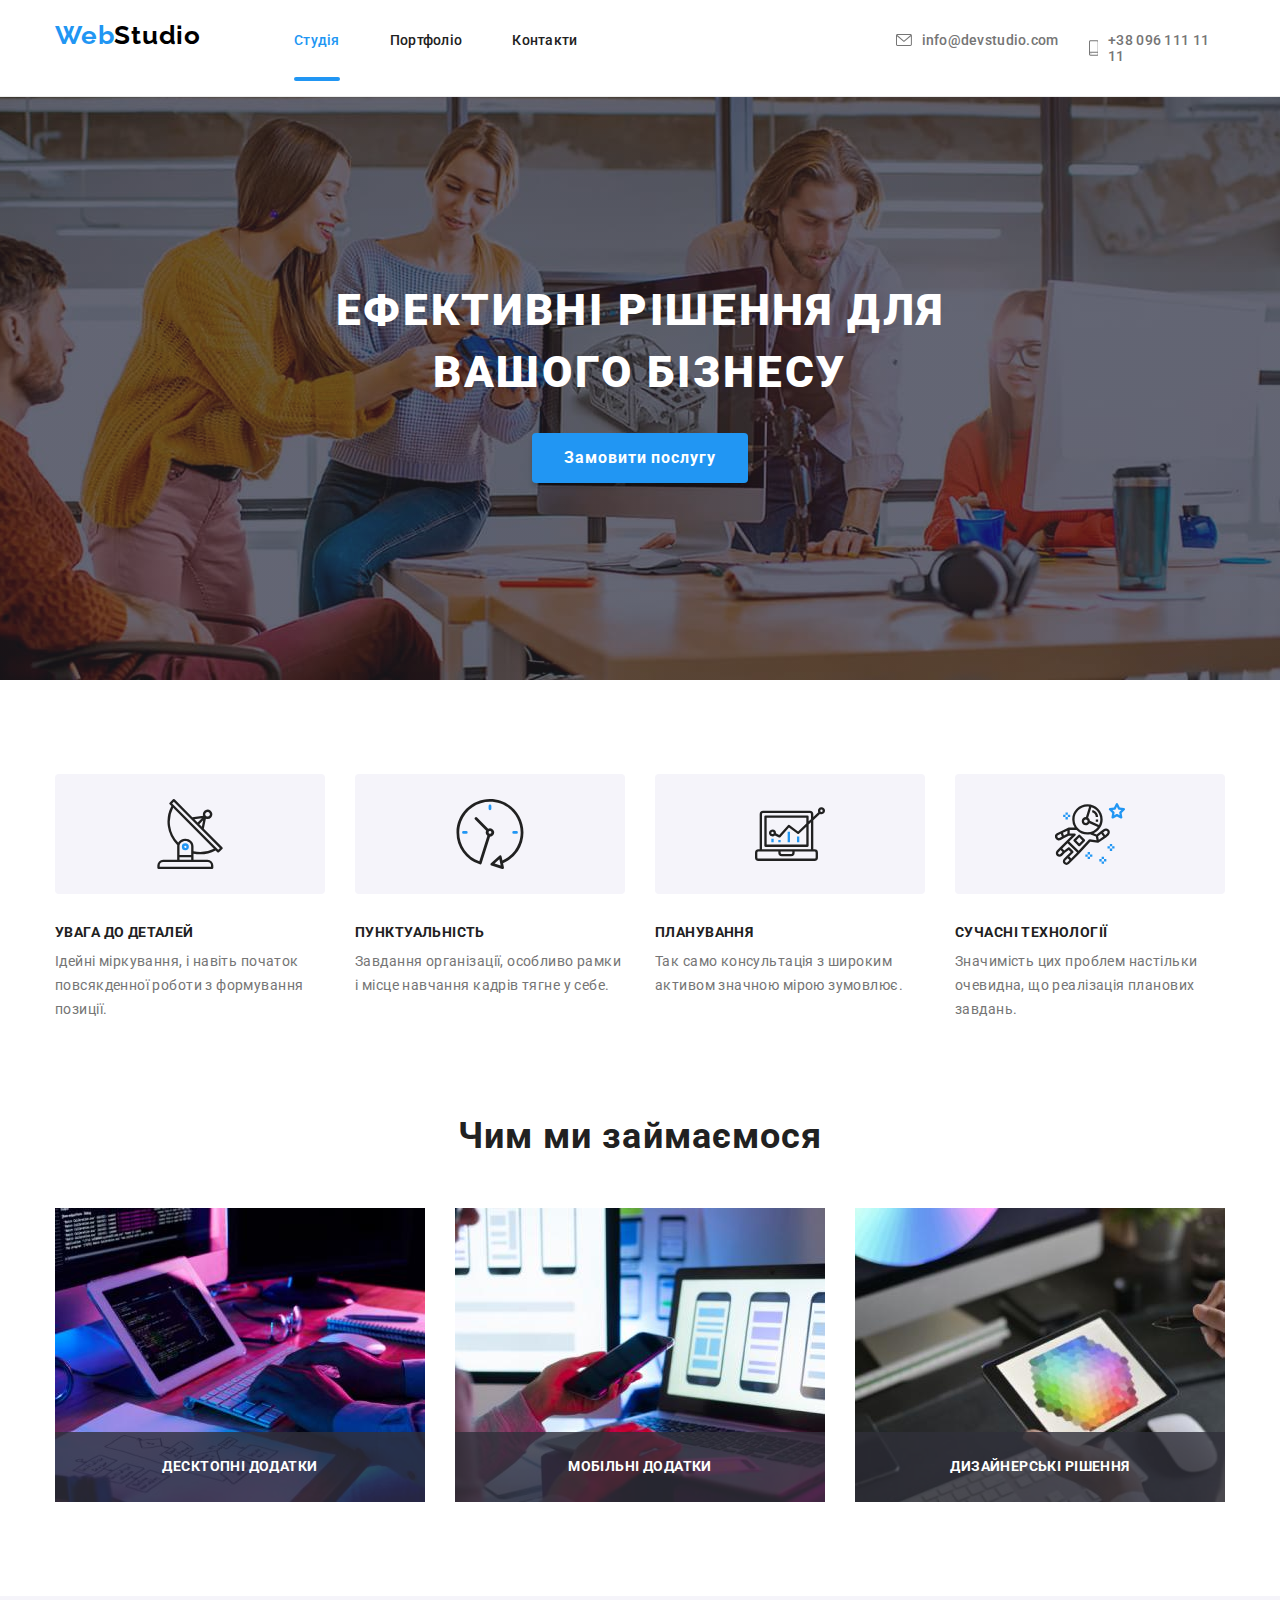
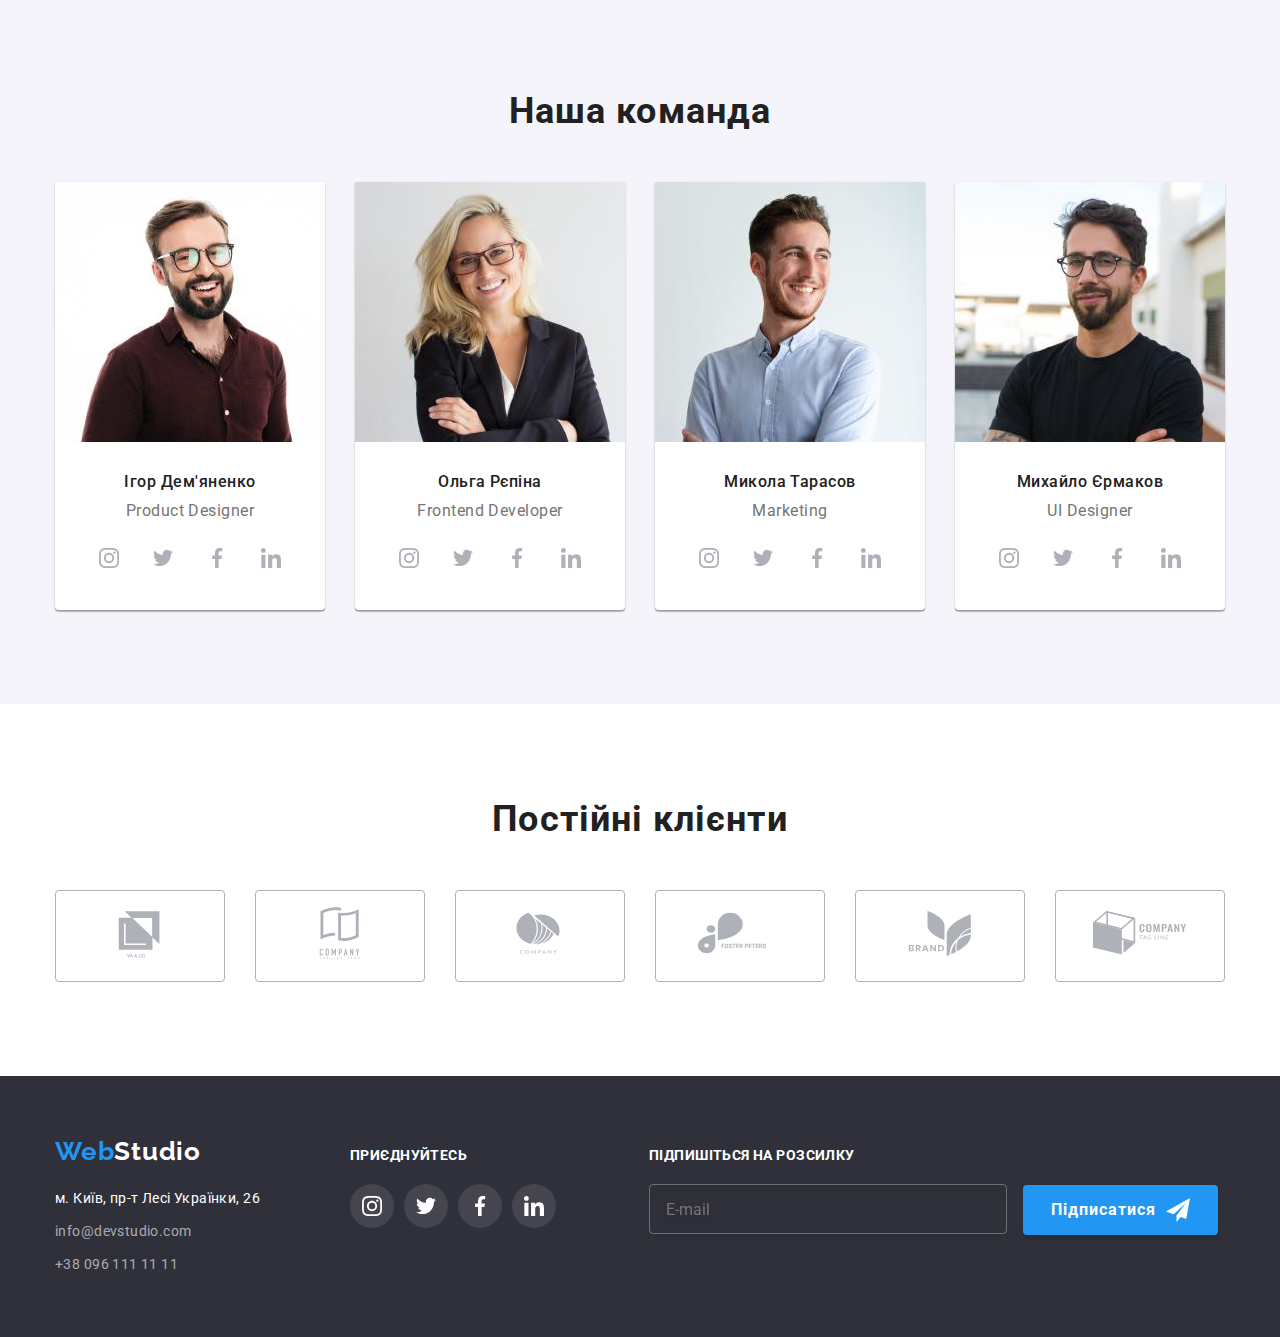
==== commit 90cc59ec: "benefits section BEM" ====
--- a/index.html
+++ b/index.html
@@ -59,7 +59,9 @@
     <main>
       <section class="section hero-section">
         <div>
-          <h1 class="hero-section__title">Ефективні рішення для вашого бізнесу</h1>
+          <h1 class="hero-section__title">
+            Ефективні рішення для вашого бізнесу
+          </h1>
           <button type="button" class="button" data-modal-open>
             Замовити послугу
           </button>
@@ -76,14 +78,24 @@
                 >
                 <div role="group" class="order-form__item">
                   <label for="name" class="order-form__label">Ім'я</label>
-                  <input class="order-form__input" type="text" name="name" id="name" />
+                  <input
+                    class="order-form__input"
+                    type="text"
+                    name="name"
+                    id="name"
+                  />
                   <svg width="18" height="18" class="order-form__icon">
                     <use href="./images/icons.svg#icon-person-form"></use>
                   </svg>
                 </div>
                 <div role="group" class="order-form__item">
                   <label for="phone" class="order-form__label">Телефон</label>
-                  <input class="order-form__input" type="tel" name="tel" id="phone" />
+                  <input
+                    class="order-form__input"
+                    type="tel"
+                    name="tel"
+                    id="phone"
+                  />
                   <svg width="18" height="18" class="order-form__icon">
                     <use href="./images/icons.svg#icon-phone-form"></use>
                   </svg>
@@ -101,7 +113,9 @@
                   </svg>
                 </div>
                 <div role="group" class="order-form__item">
-                  <label for="comments" class="order-form__label">Коментар</label>
+                  <label for="comments" class="order-form__label"
+                    >Коментар</label
+                  >
                   <textarea
                     class="order-form__input order-form__input-comments"
                     name="comments"
@@ -123,7 +137,9 @@
                   </label>
                   <a href="#" class="terms-checkbox__link">Умови договору</a>
                 </div>
-                <button type="submit" class="button order-form__button">Відправити</button>
+                <button type="submit" class="button order-form__button">
+                  Відправити
+                </button>
               </form>
             </div>
           </div>
@@ -131,51 +147,51 @@
       </section>
       <section class="section">
         <div class="container">
-          <h2 class="benefits-title">Наші переваги</h2>
+          <h2 class="container__title container-benefits__title">Наші переваги</h2>
           <ul class="benefits-list">
-            <li class="item">
-              <div class="benefits-list block">
+            <li class="benefits-list__item">
+              <div class="benefits-list__pic">
                 <svg height="70" width="70">
                   <use href="./images/icons.svg#icon-antenna"></use>
                 </svg>
               </div>
-              <h3 class="title">Увага до деталей</h3>
-              <p class="desc">
+              <h3 class="benefits-list__title">Увага до деталей</h3>
+              <p class="benefits-list__desc">
                 Ідейні міркування, і навіть початок повсякденної роботи з
                 формування позиції.
               </p>
             </li>
-            <li class="item">
-              <div class="benefits-list block">
+            <li class="benefits-list__item">
+              <div class="benefits-list__pic">
                 <svg height="70" width="70">
                   <use href="./images/icons.svg#icon-clock"></use>
                 </svg>
               </div>
-              <h3 class="title">Пунктуальність</h3>
-              <p class="desc">
+              <h3 class="benefits-list__title">Пунктуальність</h3>
+              <p class="benefits-list__desc">
                 Завдання організації, особливо рамки і місце навчання кадрів
                 тягне у себе.
               </p>
             </li>
-            <li class="item">
-              <div class="benefits-list block">
+            <li class="benefits-list__item">
+              <div class="benefits-list__pic">
                 <svg height="70" width="70">
                   <use href="./images/icons.svg#icon-diagram"></use>
                 </svg>
               </div>
-              <h3 class="title">Планування</h3>
-              <p class="desc">
+              <h3 class="benefits-list__title">Планування</h3>
+              <p class="benefits-list__desc">
                 Так само консультація з широким активом значною мірою зумовлює.
               </p>
             </li>
-            <li class="item">
-              <div class="benefits-list block">
+            <li class="benefits-list__item">
+              <div class="benefits-list__pic">
                 <svg height="70" width="70">
                   <use href="./images/icons.svg#icon-astronaut"></use>
                 </svg>
               </div>
-              <h3 class="title">Сучасні технології</h3>
-              <p class="desc">
+              <h3 class="benefits-list__title">Сучасні технології</h3>
+              <p class="benefits-list__desc">
                 Значимість цих проблем настільки очевидна, що реалізація
                 планових завдань.
               </p>
@@ -185,7 +201,7 @@
       </section>
       <section class="section services">
         <div class="container">
-          <h2 class="services-title">Чим ми займаємося</h2>
+          <h2 class="container__title services-title">Чим ми займаємося</h2>
           <ul class="services-list">
             <li class="item">
               <img
@@ -218,7 +234,7 @@
       </section>
       <section class="section team">
         <div class="container">
-          <h2 class="team-title">Наша команда</h2>
+          <h2 class="container__title team-title">Наша команда</h2>
           <ul class="team-list">
             <li class="item">
               <div class="team-member">
@@ -392,62 +408,64 @@
         </div>
       </section>
       <section class="section clients">
-        <h2 class="clients title">Постійні клієнти</h2>
-        <ul class="clients-list">
-          <li class="item">
-            <a class="clients-link" href="#">
-              <div>
-                <svg width="106" height="60">
-                  <use href="./images/icons.svg#icon-logo1"></use>
-                </svg>
-              </div>
-            </a>
-          </li>
-          <li class="item">
-            <a class="clients-link" href="#">
-              <div>
-                <svg width="106" height="60">
-                  <use href="./images/icons.svg#icon-logo2"></use>
-                </svg>
-              </div>
-            </a>
-          </li>
-          <li class="item">
-            <a class="clients-link" href="#">
-              <div>
-                <svg width="106" height="60">
-                  <use href="./images/icons.svg#icon-logo3"></use>
-                </svg>
-              </div>
-            </a>
-          </li>
-          <li class="item">
-            <a class="clients-link" href="#">
-              <div>
-                <svg width="106" height="60">
-                  <use href="./images/icons.svg#icon-logo4"></use>
-                </svg>
-              </div>
-            </a>
-          </li>
-          <li class="item">
-            <a class="clients-link" href="#">
-              <div>
-                <svg width="106" height="60">
-                  <use href="./images/icons.svg#icon-logo5"></use>
-                </svg>
-              </div>
-            </a>
-          </li>
-          <li class="item">
-            <a class="clients-link" href="#">
-              <div>
-                <svg width="106" height="60">
-                  <use href="./images/icons.svg#icon-logo6"></use>
-                </svg></div
-            ></a>
-          </li>
-        </ul>
+        <div class="container">
+          <h2 class="container__title clients title">Постійні клієнти</h2>
+          <ul class="clients-list">
+            <li class="item">
+              <a class="clients-link" href="#">
+                <div>
+                  <svg width="106" height="60">
+                    <use href="./images/icons.svg#icon-logo1"></use>
+                  </svg>
+                </div>
+              </a>
+            </li>
+            <li class="item">
+              <a class="clients-link" href="#">
+                <div>
+                  <svg width="106" height="60">
+                    <use href="./images/icons.svg#icon-logo2"></use>
+                  </svg>
+                </div>
+              </a>
+            </li>
+            <li class="item">
+              <a class="clients-link" href="#">
+                <div>
+                  <svg width="106" height="60">
+                    <use href="./images/icons.svg#icon-logo3"></use>
+                  </svg>
+                </div>
+              </a>
+            </li>
+            <li class="item">
+              <a class="clients-link" href="#">
+                <div>
+                  <svg width="106" height="60">
+                    <use href="./images/icons.svg#icon-logo4"></use>
+                  </svg>
+                </div>
+              </a>
+            </li>
+            <li class="item">
+              <a class="clients-link" href="#">
+                <div>
+                  <svg width="106" height="60">
+                    <use href="./images/icons.svg#icon-logo5"></use>
+                  </svg>
+                </div>
+              </a>
+            </li>
+            <li class="item">
+              <a class="clients-link" href="#">
+                <div>
+                  <svg width="106" height="60">
+                    <use href="./images/icons.svg#icon-logo6"></use>
+                  </svg></div
+              ></a>
+            </li>
+          </ul>
+        </div>
       </section>
     </main>
     <footer class="page-footer">
@@ -469,19 +487,23 @@
                 >
               </li>
               <li class="address__item">
-                <a href="mailto:info@devstudio.com" class="address__link page-footer__contacts-link"
+                <a
+                  href="mailto:info@devstudio.com"
+                  class="address__link page-footer__contacts-link"
                   >info@devstudio.com</a
                 >
               </li>
               <li class="address__item">
-                <a href="tel:+380961111111" class="address__link page-footer__contacts-link"
+                <a
+                  href="tel:+380961111111"
+                  class="address__link page-footer__contacts-link"
                   >+38 096 111 11 11</a
                 >
               </li>
             </ul>
           </address>
         </div>
-        <div class="page-footer__item studio-socials ">
+        <div class="page-footer__item studio-socials">
           <span class="page-footer__sub-title">Приєднуйтесь</span>
           <ul class="socials-list">
             <li class="item">
@@ -517,7 +539,10 @@
         <div class="page-footer__item item">
           <span class="page-footer__sub-title">Підпишіться на розсилку</span>
           <form class="email-subscribe">
-            <label for="email-subscribe" class="email-subscribe__label" lang="en"
+            <label
+              for="email-subscribe"
+              class="email-subscribe__label"
+              lang="en"
               >Email subscribe</label
             >
             <input
--- a/css/styles.css
+++ b/css/styles.css
@@ -68,6 +68,32 @@
   letter-spacing: 0.03em;
   text-decoration: none;
 }
+.button {
+  display: inline-block;
+  padding: 10px 32px;
+
+  background-color: #2196f3;
+  color: #fff;
+  box-shadow: 0px 4px 4px rgba(0, 0, 0, 0.15);
+  border-radius: 4px;
+  border: 0;
+  cursor: pointer;
+
+  font-family: "Roboto";
+  font-weight: 700;
+  font-size: 16px;
+  line-height: 1.875;
+  letter-spacing: 0.06em;
+  text-align: center;
+}
+.container__title {
+  margin-bottom: 50px;
+
+  font-size: 36px;
+  line-height: 1.17;
+  letter-spacing: 0.03em;
+  text-align: center;
+}
 
 /* -------------- Header --------------- */
 .page-header {
@@ -207,30 +233,12 @@
   margin-right: auto;
   margin-bottom: 30px;
   max-width: 696px;
-  
+
   font-weight: 900;
   font-size: 44px;
   line-height: 1.4;
-  letter-spacing: 0.06em;  
+  letter-spacing: 0.06em;
   text-transform: uppercase;
-}
-.button {
-  display: inline-block;
-  padding: 10px 32px;
-
-  background-color: #2196f3;
-  color: #fff;
-  box-shadow: 0px 4px 4px rgba(0, 0, 0, 0.15);
-  border-radius: 4px;
-  border: 0;
-  cursor: pointer;
-
-  font-family: "Roboto";
-  font-weight: 700;
-  font-size: 16px;
-  line-height: 1.875;
-  letter-spacing: 0.06em;
-  text-align: center;
 }
 .backdrop {
   position: fixed;
@@ -337,7 +345,7 @@
   margin-bottom: 20px;
   padding: 12px 16px;
 
-  resize: none;  
+  resize: none;
 }
 .order-form__input-comments::placeholder {
   font-weight: 400;
@@ -349,7 +357,7 @@
 }
 .order-form__button {
   width: 200px;
-  height: 50px;  
+  height: 50px;
   cursor: pointer;
   padding: 0;
 }
@@ -435,7 +443,7 @@
 
 /* ------------- Benefits section --------- */
 
-.benefits-title {
+.container-benefits__title {
   position: absolute;
   width: 1px;
   height: 1px;
@@ -448,27 +456,13 @@
 .benefits-list {
   display: flex;
 }
-.benefits-list .item {
+.benefits-list__item {
   max-width: 270px;
 }
-.benefits-list .title {
-  margin-bottom: 10px;
-
-  font-size: 14px;
-  line-height: 1.15;
-  letter-spacing: 0.03em;
-  text-transform: uppercase;
-}
-.benefits-list .desc {
-  font-size: 14px;
-  line-height: 1.7;
-  letter-spacing: 0.03em;
-  color: #757575;
-}
-.benefits-list .item:not(:last-child) {
+.benefits-list__item:not(:last-child) {
   margin-right: 30px;
 }
-.benefits-list .block {
+.benefits-list__pic {
   display: flex;
   height: 120px;
   margin-bottom: 30px;
@@ -478,21 +472,28 @@
 
   background-color: #f5f4fa;
 }
+.benefits-list__title {
+  margin-bottom: 10px;
+
+  font-size: 14px;
+  line-height: 1.15;
+  letter-spacing: 0.03em;
+  text-transform: uppercase;
+}
+.benefits-list__desc {
+  font-size: 14px;
+  line-height: 1.7;
+  letter-spacing: 0.03em;
+  color: #757575;
+}
+
 
 /* ------------- Services section ----------- */
 
 .section.services {
   padding-top: 0px;
 }
-.services-title,
-.team-title {
-  margin-bottom: 50px;
-
-  font-size: 36px;
-  line-height: 1.2;
-  letter-spacing: 0.03em;
-  text-align: center;
-}
+
 .services-list {
   display: flex;
   justify-content: space-between;
@@ -761,11 +762,11 @@
 }
 .email-subscribe__button {
   display: inline-flex;
-  padding: 10px 28px;  
-  
+  padding: 10px 28px;
+
   justify-content: center;
   align-items: center;
-  margin-left: 12px;  
+  margin-left: 12px;
 }
 .email-subscribe__icon {
   margin-left: 10px;
